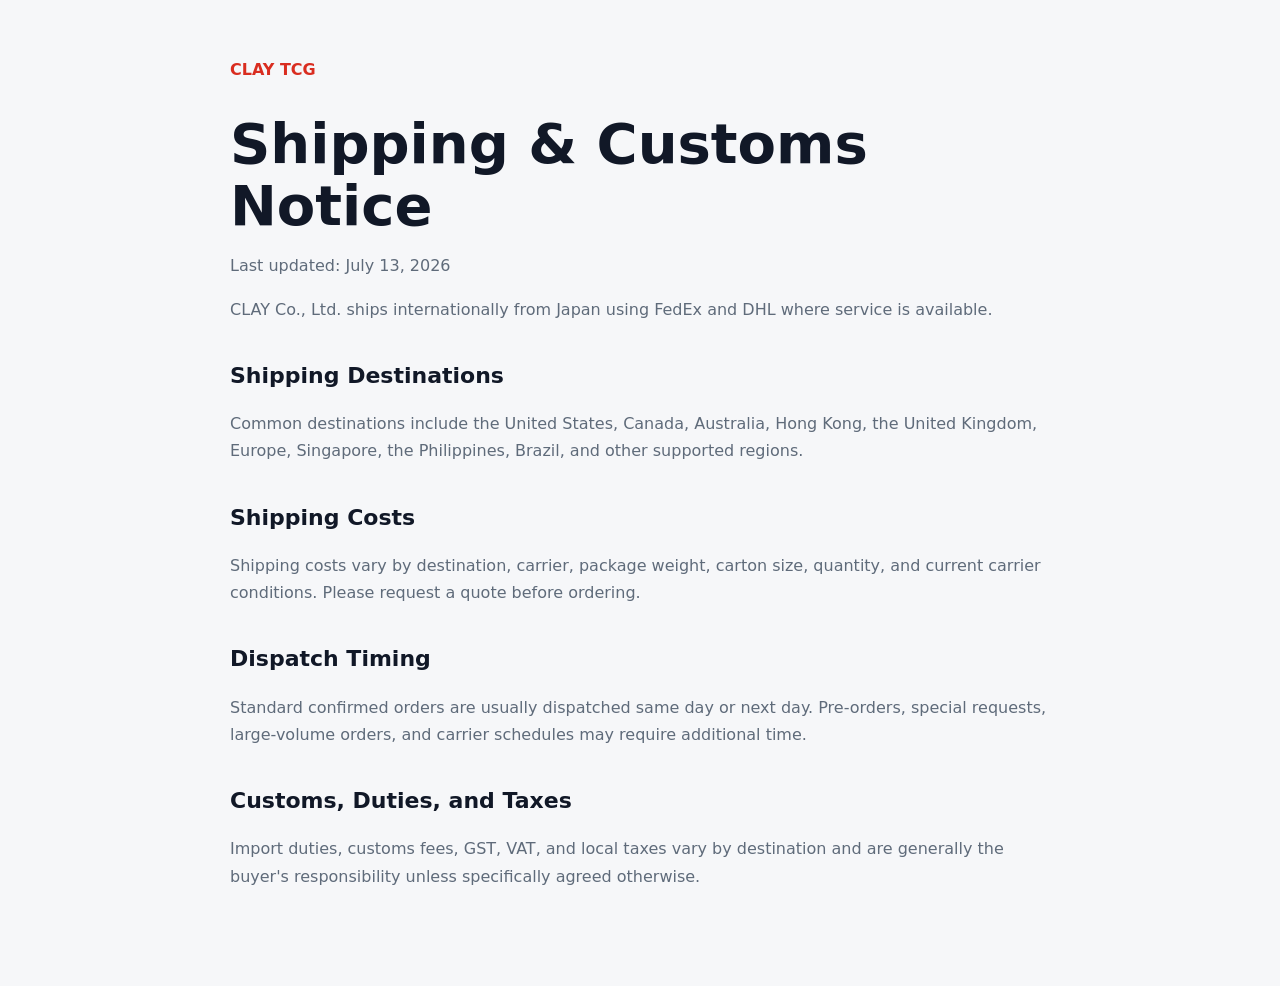
==== shipping-customs.html @ 4831c7bd "Revamp CLAY TCG corporate landing page" ====
<!doctype html>
<html lang="en">
  <head>
    <meta charset="utf-8" />
    <meta name="viewport" content="width=device-width, initial-scale=1" />
    <title>Shipping & Customs Notice | CLAY TCG</title>
    <meta name="description" content="Shipping and customs notice for international CLAY TCG buyers." />
    <link rel="canonical" href="https://claytcg.com/shipping-customs.html" />
    <link rel="stylesheet" href="/legal.css" />
  </head>
  <body>
    <main class="legal">
      <a href="/" class="back">CLAY TCG</a>
      <h1>Shipping &amp; Customs Notice</h1>
      <p>Last updated: July 13, 2026</p>
      <p>CLAY Co., Ltd. ships internationally from Japan using FedEx and DHL where service is available.</p>
      <h2>Shipping Destinations</h2>
      <p>Common destinations include the United States, Canada, Australia, Hong Kong, the United Kingdom, Europe, Singapore, the Philippines, Brazil, and other supported regions.</p>
      <h2>Shipping Costs</h2>
      <p>Shipping costs vary by destination, carrier, package weight, carton size, quantity, and current carrier conditions. Please request a quote before ordering.</p>
      <h2>Dispatch Timing</h2>
      <p>Standard confirmed orders are usually dispatched same day or next day. Pre-orders, special requests, large-volume orders, and carrier schedules may require additional time.</p>
      <h2>Customs, Duties, and Taxes</h2>
      <p>Import duties, customs fees, GST, VAT, and local taxes vary by destination and are generally the buyer's responsibility unless specifically agreed otherwise.</p>
    </main>
  </body>
</html>
---- legal.css ----
body {
  margin: 0;
  font-family: Inter, ui-sans-serif, system-ui, -apple-system, BlinkMacSystemFont, "Segoe UI", "Hiragino Sans", "Yu Gothic", "Noto Sans JP", sans-serif;
  color: #111827;
  background: #f6f7f9;
  line-height: 1.7;
}

.legal {
  width: min(820px, calc(100% - 32px));
  margin: 0 auto;
  padding: 56px 0 80px;
}

.back {
  display: inline-block;
  margin-bottom: 30px;
  color: #d92d20;
  font-weight: 800;
  text-decoration: none;
}

h1 {
  margin: 0 0 16px;
  font-size: clamp(34px, 6vw, 56px);
  line-height: 1.1;
}

h2 {
  margin: 34px 0 10px;
  font-size: 22px;
}

p,
dd {
  color: #5f6b7a;
}

dt {
  margin-top: 18px;
  font-weight: 900;
}

dd {
  margin: 4px 0 0;
}

.note {
  margin-top: 28px;
  padding: 16px;
  border-left: 4px solid #d79d20;
  background: #fff7dd;
  color: #5b430a;
}
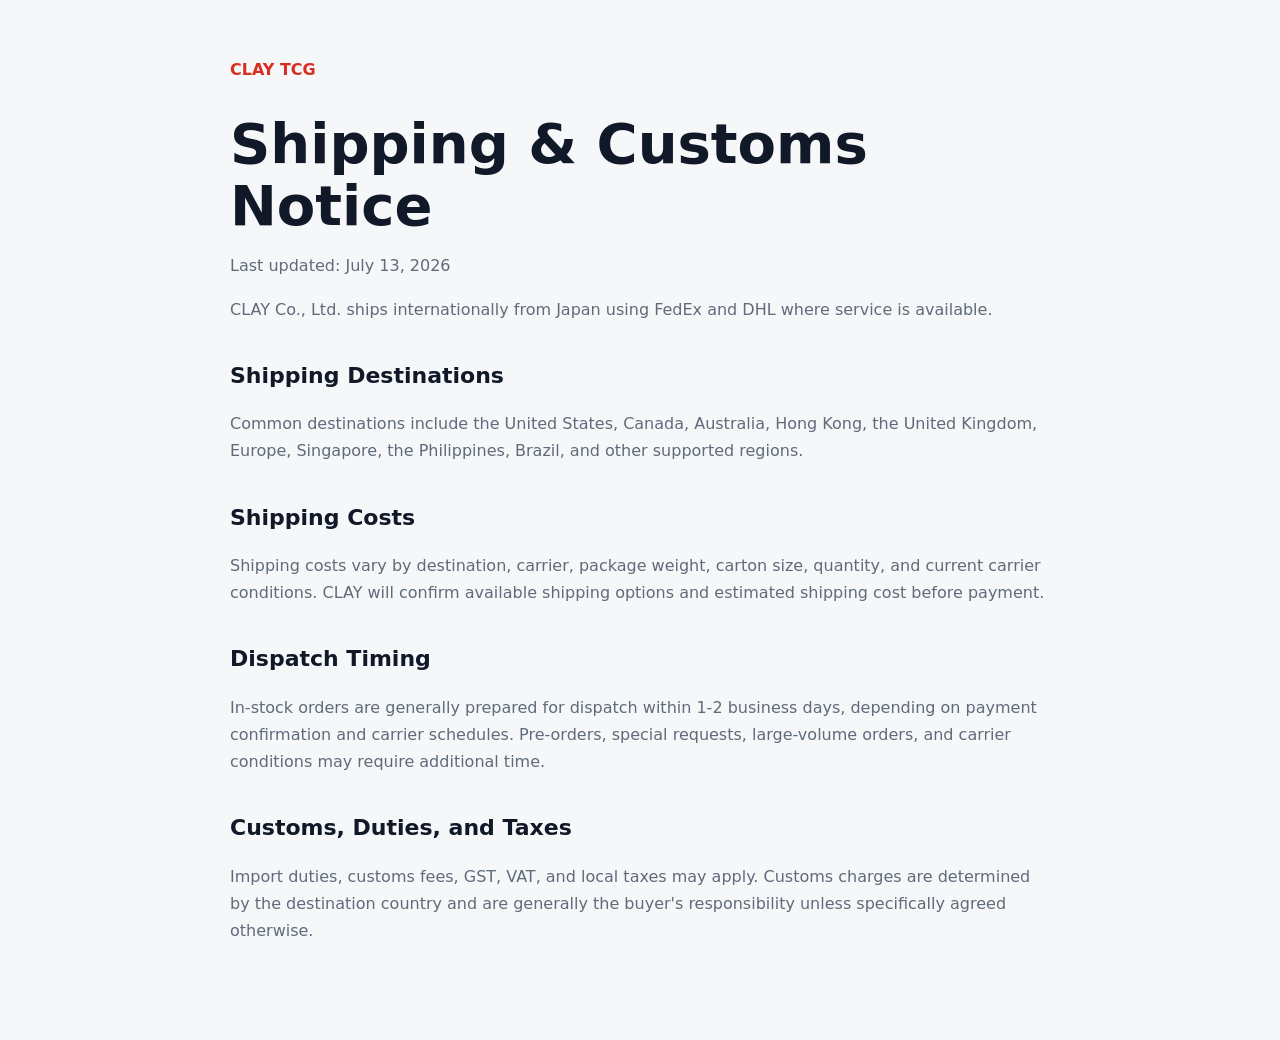
==== commit 014a4912: "Improve trust and Discord conversion flow" ====
--- a/shipping-customs.html
+++ b/shipping-customs.html
@@ -17,11 +17,11 @@
       <h2>Shipping Destinations</h2>
       <p>Common destinations include the United States, Canada, Australia, Hong Kong, the United Kingdom, Europe, Singapore, the Philippines, Brazil, and other supported regions.</p>
       <h2>Shipping Costs</h2>
-      <p>Shipping costs vary by destination, carrier, package weight, carton size, quantity, and current carrier conditions. Please request a quote before ordering.</p>
+      <p>Shipping costs vary by destination, carrier, package weight, carton size, quantity, and current carrier conditions. CLAY will confirm available shipping options and estimated shipping cost before payment.</p>
       <h2>Dispatch Timing</h2>
-      <p>Standard confirmed orders are usually dispatched same day or next day. Pre-orders, special requests, large-volume orders, and carrier schedules may require additional time.</p>
+      <p>In-stock orders are generally prepared for dispatch within 1-2 business days, depending on payment confirmation and carrier schedules. Pre-orders, special requests, large-volume orders, and carrier conditions may require additional time.</p>
       <h2>Customs, Duties, and Taxes</h2>
-      <p>Import duties, customs fees, GST, VAT, and local taxes vary by destination and are generally the buyer's responsibility unless specifically agreed otherwise.</p>
+      <p>Import duties, customs fees, GST, VAT, and local taxes may apply. Customs charges are determined by the destination country and are generally the buyer's responsibility unless specifically agreed otherwise.</p>
     </main>
   </body>
 </html>
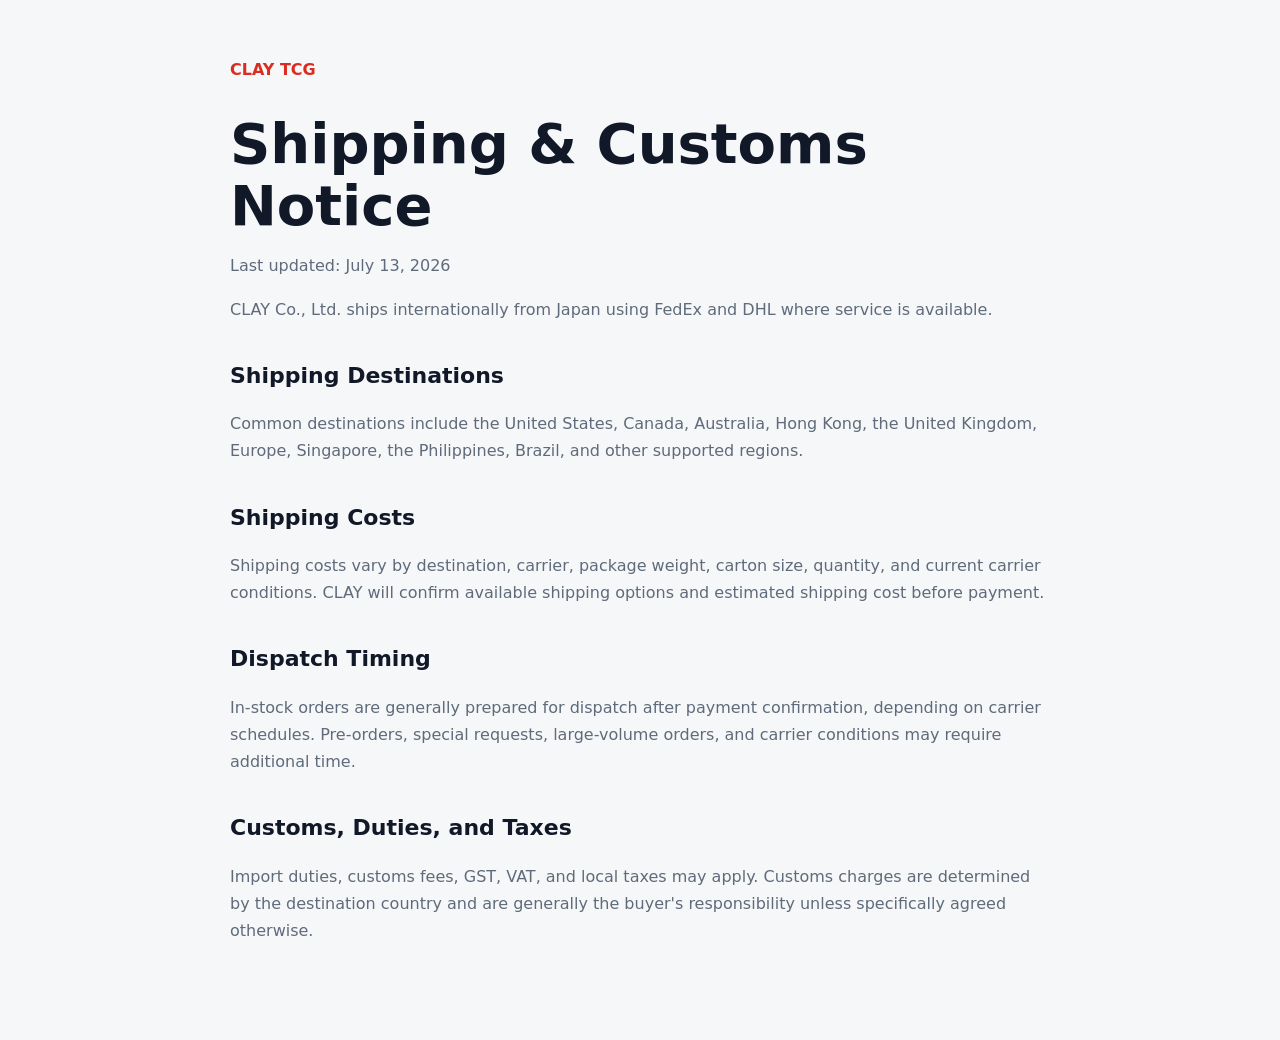
==== commit dae0a49f: "Finalize public Instagram landing page" ====
--- a/shipping-customs.html
+++ b/shipping-customs.html
@@ -19,7 +19,7 @@
       <h2>Shipping Costs</h2>
       <p>Shipping costs vary by destination, carrier, package weight, carton size, quantity, and current carrier conditions. CLAY will confirm available shipping options and estimated shipping cost before payment.</p>
       <h2>Dispatch Timing</h2>
-      <p>In-stock orders are generally prepared for dispatch within 1-2 business days, depending on payment confirmation and carrier schedules. Pre-orders, special requests, large-volume orders, and carrier conditions may require additional time.</p>
+      <p>In-stock orders are generally prepared for dispatch after payment confirmation, depending on carrier schedules. Pre-orders, special requests, large-volume orders, and carrier conditions may require additional time.</p>
       <h2>Customs, Duties, and Taxes</h2>
       <p>Import duties, customs fees, GST, VAT, and local taxes may apply. Customs charges are determined by the destination country and are generally the buyer's responsibility unless specifically agreed otherwise.</p>
     </main>
